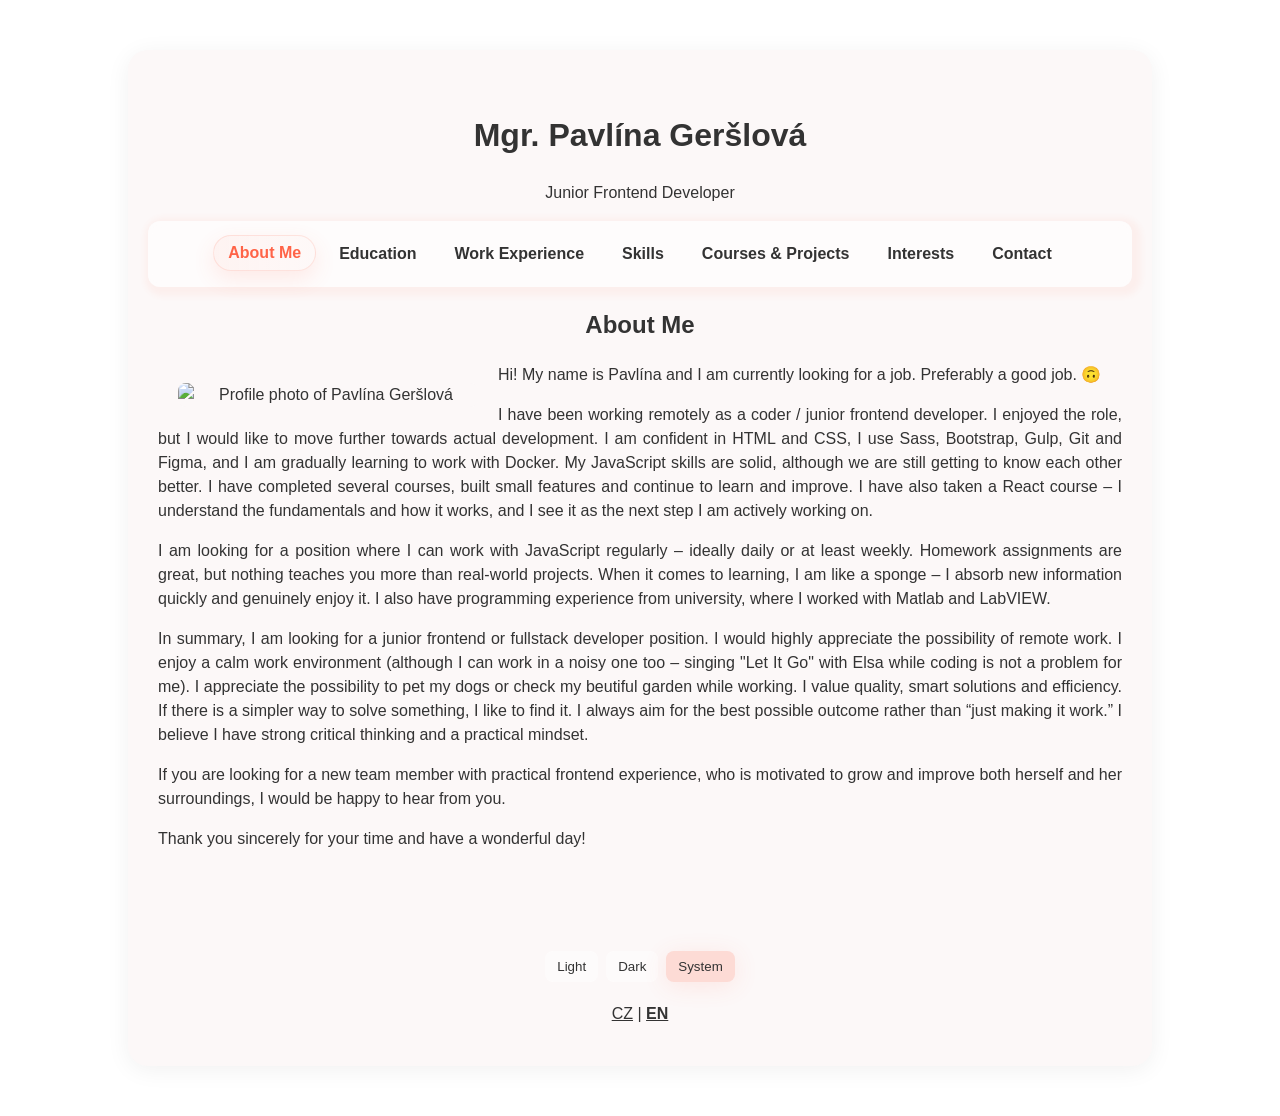
==== indexEN.html @ b2518319 "languages added" ====
<!doctype html>
<html lang="en">

<head>
    <meta charset="utf-8" />
    <meta name="viewport" content="width=device-width,initial-scale=1" />
    <title>Resume Mgr. Pavlína Geršlová</title>

    <script>
        (function () {
            const saved = localStorage.getItem('theme') || 'system';
            document.documentElement.setAttribute('data-theme', saved);
        })();
    </script>

    <link rel="stylesheet" href="style.css">

    <link rel="alternate" hreflang="cs" href="index.html">
    <link rel="alternate" hreflang="en" href="indexEN.html">
</head>

<body>
    <div class="body-container">
        <header class="site-header">
            <div class="brand">
                <h1>Mgr. Pavlína Geršlová</h1>
                <p class="role">Junior Frontend Developer</p>
            </div>

            <nav class="tabs" role="tablist" aria-label="Resume sections">
                <button role="tab" aria-selected="true" aria-controls="tab-main" id="tab-main-btn" data-tab="main"
                    tabindex="0">About Me</button>
                <button role="tab" aria-selected="false" aria-controls="tab-school" id="tab-school-btn"
                    data-tab="school" tabindex="-1">Education</button>
                <button role="tab" aria-selected="false" aria-controls="tab-work" id="tab-work-btn" data-tab="work"
                    tabindex="-1">Work Experience</button>
                <button role="tab" aria-selected="false" aria-controls="tab-skills" id="tab-skills-btn"
                    data-tab="skills" tabindex="-1">Skills</button>
                <button role="tab" aria-selected="false" aria-controls="tab-projects" id="tab-projects-btn"
                    data-tab="projects" tabindex="-1">Courses & Projects</button>
                <button role="tab" aria-selected="false" aria-controls="tab-interests" id="tab-interests-btn"
                    data-tab="interests" tabindex="-1">Interests</button>
                <button role="tab" aria-selected="false" aria-controls="tab-contact" id="tab-contact-btn"
                    data-tab="contact" tabindex="-1">Contact</button>
            </nav>
        </header>

        <main class="container">

            <!-- ABOUT -->
            <section id="tab-main" role="tabpanel" aria-labelledby="tab-main-btn">
                <h2>About Me</h2>
                <article class="card">
                    <img src="images/myPhoto.png" alt="Profile photo of Pavlína Geršlová" class="profile-photo">

                    <p class="meta text-justify">
                        Hi! My name is Pavlína and I am currently looking for a job. Preferably a good job. 🙃
                    </p>

                    <p class="meta text-justify">
                        I have been working remotely as a coder / junior frontend developer.
                        I enjoyed the role, but I would like to move further towards actual development.
                        I am confident in HTML and CSS, I use Sass, Bootstrap, Gulp, Git and Figma,
                        and I am gradually learning to work with Docker.
                        My JavaScript skills are solid, although we are still getting to know each other better.
                        I have completed several courses, built small features and continue to learn and improve.
                        I have also taken a React course – I understand the fundamentals and how it works,
                        and I see it as the next step I am actively working on.
                    </p>

                    <p class="meta text-justify">
                        I am looking for a position where I can work with JavaScript regularly –
                        ideally daily or at least weekly.
                        Homework assignments are great, but nothing teaches you more than real-world projects.
                        When it comes to learning, I am like a sponge – I absorb new information quickly and genuinely
                        enjoy it.
                        I also have programming experience from university, where I worked with Matlab and LabVIEW.
                    </p>

                    <p class="meta text-justify">
                        In summary, I am looking for a junior frontend or fullstack developer position.
                        I would highly appreciate the possibility of remote work.
                        I enjoy a calm work environment (although I can work in a noisy one too –
                        singing "Let It Go" with Elsa while coding is not a problem for me). I appreciate the
                        possibility to pet my dogs or check my beutiful garden while working.
                        I value quality, smart solutions and efficiency.
                        If there is a simpler way to solve something, I like to find it.
                        I always aim for the best possible outcome rather than “just making it work.”
                        I believe I have strong critical thinking and a practical mindset.
                    </p>

                    <p class="meta text-justify">
                        If you are looking for a new team member with practical frontend experience,
                        who is motivated to grow and improve both herself and her surroundings,
                        I would be happy to hear from you.
                    </p>

                    <p class="meta text-justify">
                        Thank you sincerely for your time and have a wonderful day!
                    </p>
                </article>
            </section>

            <!-- EDUCATION -->
            <section id="tab-school" role="tabpanel" aria-labelledby="tab-school-btn" hidden>
                <h2>Education</h2>
                <article class="card">
                    <p class="meta text-justify">
                        I completed both my Bachelor's and Master's degrees at Palacký University in Olomouc.
                        I earned a Bachelor's degree in Instrumentation Physics and a Master's degree in Applied
                        Physics.
                        The Department of Physics was a great environment – we were a small group,
                        which made it friendly and supportive, not only among students but also from the lecturers.

                        During my studies, I had the opportunity to try many different things.
                        I designed and soldered printed circuit boards, worked with oscilloscopes,
                        solved (sometimes quite painful) integrals, and analyzed electrical circuits.
                        It was a combination of theory and practice – and that was exactly what I enjoyed the most.
                        It was never just about calculating something, but about truly understanding how things work
                        and how to actually build or measure them.

                        Over time, I realized that what I enjoyed most of all was programming.
                        And especially programming in LabVIEW.
                        That is why I decided to dedicate my Master's thesis to this field.
                        It was there that I first truly immersed myself in application logic –
                        not just “writing some code,” but designing how an application should function as a whole.
                        That was one of the key moments that gradually led me to pursue a career in software
                        development.
                    </p>
                </article>
                <article class="card">
                    <h3>Applied Physics (Mgr.)</h3>
                    <h4>Palacký University Olomouc</h4>
                    <p class="meta">2014 — 2016</p>
                    <p>
                        Thesis: Physical measurements using NI myRIO –
                        Development of LabVIEW software for measurement management,
                        data backup and experiment evaluation.
                    </p>
                </article>

                <article class="card">
                    <h3>Instrumentation Physics (Bc.)</h3>
                    <h4>Palacký University Olomouc</h4>
                    <p class="meta">2011 — 2014</p>
                    <p>
                        Thesis: Programming an sbRIO robot in LabVIEW Robotics.
                    </p>
                </article>
            </section>

            <!-- WORK -->
            <section id="tab-work" role="tabpanel" aria-labelledby="tab-work-btn" hidden>
                <h2>Work Experience</h2>

                <article class="card">
                    <h3>Galileo Corporation s.r.o. — Junior Frontend Developer</h3>
                    <p class="meta">2023 — 2026</p>
                    <ul class="nav">
                        <li class="nav-item">Independent implementation of dozens of websites based on Adobe XD and
                            Figma designs (HTML, CSS, JS).</li>
                        <li class="nav-item">User interface implementation for multiple kiosks.</li>
                        <li class="nav-item">Bulk bug fixing across hundreds of websites including server access work.
                        </li>
                        <li class="nav-item">Project optimization and adjustments.</li>
                        <li class="nav-item">Development of smaller JavaScript features.</li>
                    </ul>
                </article>

                <article class="card">
                    <h3>Meopta s.r.o. — Development Technologist</h3>
                    <p class="meta">2017 — 2026</p>
                    <ul class="nav">
                        <li class="nav-item">Leading a research project focused on multisensor and hyperspectral imaging
                            systems (MWIR, LWIR).</li>
                        <li class="nav-item">Design and implementation of thin films for infrared spectrum.</li>
                        <li class="nav-item">Research studies and application of findings into development processes.
                        </li>
                    </ul>
                </article>
            </section>

            <!-- SKILLS -->
            <section id="tab-skills" role="tabpanel" aria-labelledby="tab-skills-btn" hidden>
                <h2>Skills</h2>
                <div class="grid">
                    <div class="card-small">
                        <h4>MS Office</h4>
                    </div>
                    <div class="card-small">
                        <h4>HTML, CSS</h4>
                    </div>
                    <div class="card-small">
                        <h4>Git, Sass, Gulp, Adobe XD, Figma</h4>
                    </div>
                    <div class="card-small">
                        <h4>JavaScript</h4>
                    </div>
                    <div class="card-small">
                        <h4>React, LabVIEW</h4>
                    </div>
                    <div class="card-small">
                        <h4>English</h4>
                    </div>
                    <div class="card-small">
                        <h4>German</h4>
                    </div>
                </div>
            </section>

            <section id="tab-projects" role="tabpanel" aria-labelledby="tab-projects-btn" hidden>
                <h2>Courses & Projects</h2>
                <div>
                    <div class="card">
                        <h4>Czechitas Courses</h4>
                        <p>Become a Coder, JavaScript, React</p>
                        <p class="text-justify">
                            During my time at home with my children I was so bored (joke),
                            I decided it was the perfect opportunity to learn something new.
                            I have always been drawn to technical and logical challenges, so programming
                            felt like a natural choice.

                            In the “Become a Coder” course, I learned the fundamentals of HTML, CSS and JavaScript.
                            The JavaScript course helped me understand variables, functions, objects and arrays in
                            depth.
                            This was followed by a React course, where I built simple web applications.

                            To be honest, some time has passed since then and I haven’t had as much
                            opportunity to work with React as I would like.
                            I understand the fundamentals and core concepts,
                            but I am currently focusing on gaining more hands-on experience
                            and strengthening my practical skills.
                            I see this as a challenge and an opportunity to move forward again.
                        </p>
                    </div>

                    <div class="card">
                        <h4>Project – Garden Log</h4>
                        <p class="text-justify">
                            I am also working on my own small project – a plant management application.
                            It serves as my personal playground where I learn to build web applications
                            from initial idea and design to a working solution.
                            My goal is to become confident in TypeScript and React,
                            while gradually understanding the broader fullstack context.

                            Honestly? It is sometimes a challenging journey.
                            There are moments when the application seems to grow faster than my understanding.
                            I use tools like ChatGPT and GitHub Copilot to help guide me
                            or overcome roadblocks.
                            While AI can currently write parts of the code faster than I can,
                            my goal is not just to “have it done.”
                            I make sure I understand the logic, review the code,
                            adjust it and fully grasp why it works the way it does.

                            I treat this as a learning process.
                            Every mistake, every bug and every “why on earth doesn’t this work”
                            pushes me further.
                            I believe I have the determination and persistence
                            to gradually grow into a fullstack developer.
                            I do not expect it to happen overnight,
                            but I am ready to put in the work.
                        </p>
                    </div>
                </div>
            </section>


            <section id="tab-interests" role="tabpanel" aria-labelledby="tab-interests-btn" hidden>
                <div class="interests">
                    <h2>Interests</h2>
                    <ul class="nav">
                        <li class="nav-item nav-item--big text-justify">
                            Garden. Or rather, a small arboretum.

                            On an area of nearly 1,400 m², we (and luckily I’m not alone in this)
                            are creating a space that is diverse, alive and natural – one that fits
                            into the surrounding landscape. No flashy exotic plants.
                            Instead, a thoughtful mix of trees, shrubs and perennials that make sense
                            here and now.

                            Edible shrubs, fruit trees, herbs and lesser-known species.
                            From May almost until November, there is always something to taste.
                            I love when a garden is not just something to look at,
                            but something that gives back.

                            I have never liked gardens with perfectly trimmed lawns only.
                            To me, that feels a bit lifeless.
                            In ours, frogs live here, lizards too, sometimes even a snake passes by.
                            Hedgehogs wander through in the evening, squirrels run across the trees,
                            and the insect world could fill a whole chapter on its own.
                            It is a joy to observe.

                            And when I’m not weeding, planting or pruning,
                            it becomes the perfect place to rest.
                            Sitting down with a coffee, looking around,
                            and simply being for a while.
                        </li>

                        <li class="nav-item nav-item--big text-justify">
                            Books and games.

                            I love well-written stories.
                            The kind that absorb you so completely that you lose track of time.
                            I am drawn to worlds with depth,
                            characters that are not simply black and white,
                            and stories that stay with me long after I finish them.

                            As George R. R. Martin said:

                            “I have lived a thousand lives and I’ve loved a thousand loves.
                            I’ve walked on distant worlds and seen the end of time.
                            Because I read.”

                            And that is exactly how I feel.
                            Through books (and games as well),
                            I have walked through hundreds of different worlds,
                            made difficult decisions, faced consequences,
                            and explored unknown landscapes.
                            A strong story – whether on paper or on a screen –
                            has immense value to me.
                        </li>

                        <li class="nav-item nav-item--big text-justify">
                            Camping. Or simply being outdoors.

                            I love mountains and forests.
                            In general, I am happiest when I can be in nature –
                            without unnecessary rush or notifications.

                            Ideally with my two slightly crazy dogs,
                            who are excited about absolutely everything.
                            Every pinecone is a discovery,
                            every stream an adventure.
                            Well… at least for one of them.
                            For the other, water is pure horror.
                            Thanks to them, I slow down
                            and notice details I might otherwise miss.

                            The most beautiful place I have ever camped
                            was in the Lofoten Islands in Norway.
                            There is something raw yet peaceful about that place.
                            Mountains rising straight from the sea,
                            endless light, and silence that is truly silent.
                            Sitting in front of a tent in the evening,
                            watching the horizon and knowing I don’t have to be anywhere else –
                            that was one of those moments that stays with you deeply.
                            Truly breathtaking. 🥹
                        </li>
                    </ul>
                    <div class="images">
                        <img src="images/garden.jpg" alt="Zahrada">
                        <img src="images/books.jpg" alt="Knihy">
                        <img src="images/dogs.jpg" alt="Psi">
                        <img src="images/Lofoten.jpeg" alt="Lofoty">
                    </div>
                </div>
            </section>

            <!-- CONTACT -->
            <section id="tab-contact" role="tabpanel" aria-labelledby="tab-contact-btn" hidden>
                <h2>Contact</h2>
                <p>Address: Podolí, Bouzov, Czech Republic</p>
                <p>Email: <a href="mailto:pavlinagerslova@seznam.cz">pavlinagerslova@seznam.cz</a></p>
                <p>Phone: <a href="tel:+420732214962">+420 731 214 962</a></p>
                <p>LinkedIn: <a href="https://www.linkedin.com/in/pavlinagerslova/" target="_blank">Profile</a></p>
                <p>GitHub: <a href="https://github.com/pavlinagerslova" target="_blank">Profile</a></p>
            </section>

        </main>


        <div class="theme-switch" aria-label="Theme">
            <button type="button" class="button-light" data-theme="light" aria-pressed="false">Light</button>
            <button type="button" class="button-dark" data-theme="dark" aria-pressed="false">Dark</button>
            <button type="button" class="button-system" data-theme="system" aria-pressed="false">System</button>
        </div>

        <div class="lang-switch">
            <a href="index.html" class="lang-link lang-link--cs" lang="cs">CZ</a> |
            <a href="indexEN.html" class="lang-link lang-link--en" lang="en">EN</a>
        </div>

        <script src="script.js" type="module"></script>
    </div>
</body>

</html>
---- style.css ----
@charset "UTF-8";
#tab-main img {
  width: 90%;
  max-width: 300px;
  height: auto;
  border-radius: var(--radius);
  -o-object-fit: contain;
     object-fit: contain;
  -o-object-position: top;
     object-position: top;
  margin-bottom: 20px;
  float: left;
  margin: 20px;
  background: #fcf8f8;
}

:root {
  /* LIGHT = default */
  --color-bg: #fcf8f8;
  --color-text: #333;
  --color-link: #333;
  --color-accent: #ff6347;
  --color-accent-rgb: 255 99 71;
  --color-glass: rgba(255, 255, 255, 0.5);
  --box-shadow-accent: 0 4px 24px rgba(255, 99, 71, 0.12);
  --radius: 8px;
}

/* Explicit dark mode */
html[data-theme=dark] {
  --color-bg: #333;
  --color-text: #fff;
  --color-link: #ece7d1;
  --color-accent: #41431b;
  --color-accent-rgb: 65 67 27;
  --box-shadow-accent: 0 4px 24px rgba(65, 67, 27, 0.12);
}

/* System mode */
@media (prefers-color-scheme: dark) {
  html[data-theme=system] {
    --color-bg: #333;
    --color-text: #fff;
    --color-link: #ece7d1;
    --color-accent: #41431b;
    --color-accent-rgb: 65 67 27;
    --box-shadow-accent: 0 4px 24px rgba(65, 67, 27, 0.12);
  }
}

html {
  box-sizing: border-box;
  font-family: "Inter", -apple-system, BlinkMacSystemFont, "Segoe UI", Roboto, Helvetica, Arial, sans-serif, "Apple Color Emoji", "Segoe UI Emoji", "Segoe UI Symbol";
}

*,
*::before,
*::after {
  box-sizing: inherit;
}

.body-container {
  width: 99%;
  text-align: center;
  position: relative;
  max-width: 1024px;
  margin: 50px auto 50px auto;
  padding: 40px 20px;
  border-radius: 20px;
  box-shadow: 0 4px 24px rgba(0, 0, 0, 0.06);
  line-height: 1.5;
  transition: 0.3s all ease;
}

.container {
  max-width: 1200px;
  margin: auto;
  padding: 0 10px;
}
.container--wide {
  max-width: 1600px;
}
.container--wideXL {
  max-width: 1720px;
}

.text-justify {
  text-align: justify;
}

.card {
  margin-bottom: 50px;
}

.nav {
  padding: 0;
  display: flex;
  flex-direction: column;
  align-items: center;
}

.nav-item {
  list-style: none;
}
.nav-item::before {
  content: "";
  background: var(--color-accent);
  display: inline-block;
  width: 0.5rem;
  height: 0.5rem;
  border-radius: 50%;
  margin-right: 0.5rem;
}
.nav-item--big::before {
  width: 1rem;
  height: 1rem;
  margin: 2rem auto 0.5rem auto;
  display: block;
}

a:hover {
  text-decoration: underline;
  text-decoration-thickness: 2px;
}

#tab-interests .interests .images {
  margin-top: 50px;
  display: flex;
  gap: 20px;
  justify-content: center;
  flex-wrap: wrap;
}
#tab-interests .interests .images img {
  flex: 1 1 100%;
  height: 200px;
  -o-object-fit: cover;
     object-fit: cover;
  border-radius: var(--radius);
  box-shadow: var(--box-shadow-accent);
  transition: all 0.3s ease;
}
@media screen and (min-width: 768px) {
  #tab-interests .interests .images img {
    flex: 1 1 calc(50% - 20px);
    max-width: calc(50% - 20px);
  }
}
@media screen and (min-width: 1024px) {
  #tab-interests .interests .images img {
    flex: 1 1 calc(25% - 20px);
    max-width: calc(25% - 20px);
  }
}
@media screen and (min-width: 1280px) {
  #tab-interests .interests .images img:hover {
    transform: scale(175%);
    z-index: 1;
    box-shadow: var(--box-shadow-accent-hover);
  }
}

html[lang=cs] .lang-link--cs {
  font-weight: bold;
  text-decoration: underline;
  transition: all 0.3s ease;
}

html[lang=en] .lang-link--en {
  font-weight: bold;
  text-decoration: underline;
  transition: all 0.3s ease;
}

#tab-skills .grid {
  display: grid;
  grid-template-columns: repeat(auto-fit, minmax(250px, 1fr));
  gap: 20px;
}
#tab-skills .grid .card-small h4::after {
  content: "";
  display: block;
  width: 90%;
  margin: 8px auto;
  outline: 1px solid rgba(255, 255, 255, 0.3);
  height: 30px;
  border-radius: var(--radius);
  background: rgb(var(--color-accent-rgb)/0.25);
}
#tab-skills .grid .card-small:nth-child(1) h4::after {
  background: linear-gradient(to right, var(--color-accent) 90%, rgb(var(--color-accent-rgb)/0.25) 90%);
}
#tab-skills .grid .card-small:nth-child(2) h4::after {
  background: linear-gradient(to right, var(--color-accent) 90%, rgb(var(--color-accent-rgb)/0.25) 90%);
}
#tab-skills .grid .card-small:nth-child(3) h4::after {
  background: linear-gradient(to right, var(--color-accent) 75%, rgb(var(--color-accent-rgb)/0.25) 75%);
}
#tab-skills .grid .card-small:nth-child(4) h4::after {
  background: linear-gradient(to right, var(--color-accent) 40%, rgb(var(--color-accent-rgb)/0.25) 40%);
}
#tab-skills .grid .card-small:nth-child(5) h4::after {
  background: linear-gradient(to right, var(--color-accent) 15%, rgb(var(--color-accent-rgb)/0.25) 15%);
}
#tab-skills .grid .card-small:nth-child(6) h4::after {
  content: "B2+";
  line-height: 30px;
  background: linear-gradient(to right, var(--color-accent) 85%, rgb(var(--color-accent-rgb)/0.25) 85%);
}
#tab-skills .grid .card-small:nth-child(7) h4::after {
  content: "B1";
  line-height: 30px;
  background: linear-gradient(to right, var(--color-accent) 50%, rgb(var(--color-accent-rgb)/0.25) 50%);
}

.tabs {
  display: flex;
  gap: 8px;
  justify-content: center;
  align-items: center;
  padding: 15px;
  border-radius: calc(var(--radius) * 1.5);
  background: var(--color-glass);
  backdrop-filter: blur(6px);
  -webkit-backdrop-filter: blur(6px);
  transition: all 0.18s ease;
  flex-wrap: wrap;
  box-shadow: 3px 3px 6px 6px rgb(var(--color-accent-rgb)/0.06);
}
.tabs button[role=tab] {
  -webkit-appearance: none;
  -moz-appearance: none;
       appearance: none;
  border: 1px solid transparent;
  background: transparent;
  color: var(--color-text);
  padding: 8px 14px;
  font-weight: 600;
  font-size: 1rem;
  border-radius: 999px;
  cursor: pointer;
  transition: color 0.16s ease, transform 0.12s ease, box-shadow 0.16s ease;
  position: relative;
  white-space: nowrap;
}
.tabs button[role=tab]:hover {
  color: var(--color-accent);
  transform: translateY(-2px);
}
.tabs button[role=tab]:focus {
  outline: none;
  box-shadow: 0 0 0 6px rgb(var(--color-accent-rgb)/0.06);
  z-index: 2;
}
.tabs button[role=tab][aria-selected=true] {
  color: var(--color-accent);
  background: linear-gradient(90deg, rgba(var(--color-accent-rgb)/0.06), rgba(var(--color-accent-rgb)/0.02));
  border: 1px solid rgba(var(--color-accent-rgb)/0.14);
  box-shadow: 0 8px 22px rgba(var(--color-accent-rgb)/0.12);
  transform: translateY(-1px);
  z-index: 2;
}
.tabs button[role=tab]:not([aria-selected=true])::after {
  content: "";
  position: absolute;
  left: 50%;
  transform: translateX(-50%) scaleX(0);
  bottom: -6px;
  height: 3px;
  width: 40%;
  border-radius: 2px;
  background: linear-gradient(90deg, var(--color-accent), rgb(var(--color-accent-rgb)/0.06));
  transition: transform 0.18s ease, opacity 0.12s ease;
  opacity: 0;
}
.tabs button[role=tab]:hover::after, .tabs button[role=tab]:focus::after {
  transform: translateX(-50%) scaleX(1);
  opacity: 1;
}

@media (max-width: 640px) {
  .tabs {
    padding: 8px;
    gap: 6px;
  }
  .tabs button[role=tab] {
    padding: 8px 10px;
    font-size: 13px;
  }
}
/* Base styles (platí pro všechny) */
html {
  transition: background 0.3s ease, color 0.3s ease;
  color: var(--color-text);
}
html a {
  color: var(--color-link);
}
html .body-container {
  background: var(--color-bg);
}

/* Explicit Light */
html[data-theme=light] {
  background: #fff;
}

/* Explicit Dark */
html[data-theme=dark] {
  background: #0f1214;
}

/* System mode */
html[data-theme=system] {
  background: #fff;
}
@media (prefers-color-scheme: dark) {
  html[data-theme=system] {
    background: #0f1214;
  }
}

.theme-switch {
  display: flex;
  gap: 8px;
  bottom: 20px;
  justify-content: center;
  z-index: 1000;
  margin-top: 100px;
  margin-bottom: 20px;
}
.theme-switch button {
  padding: 8px 12px;
  border-radius: var(--radius);
  border: none;
  background: var(--color-glass);
  color: var(--color-text);
  cursor: pointer;
  transition: all 0.3s ease;
}
.theme-switch button:hover {
  background: rgba(var(--color-accent-rgb)/0.1);
  box-shadow: var(--box-shadow-accent);
}
.theme-switch button[aria-pressed=true] {
  background: rgba(var(--color-accent-rgb)/0.2);
  box-shadow: var(--box-shadow-accent);
}/*# sourceMappingURL=style.css.map */
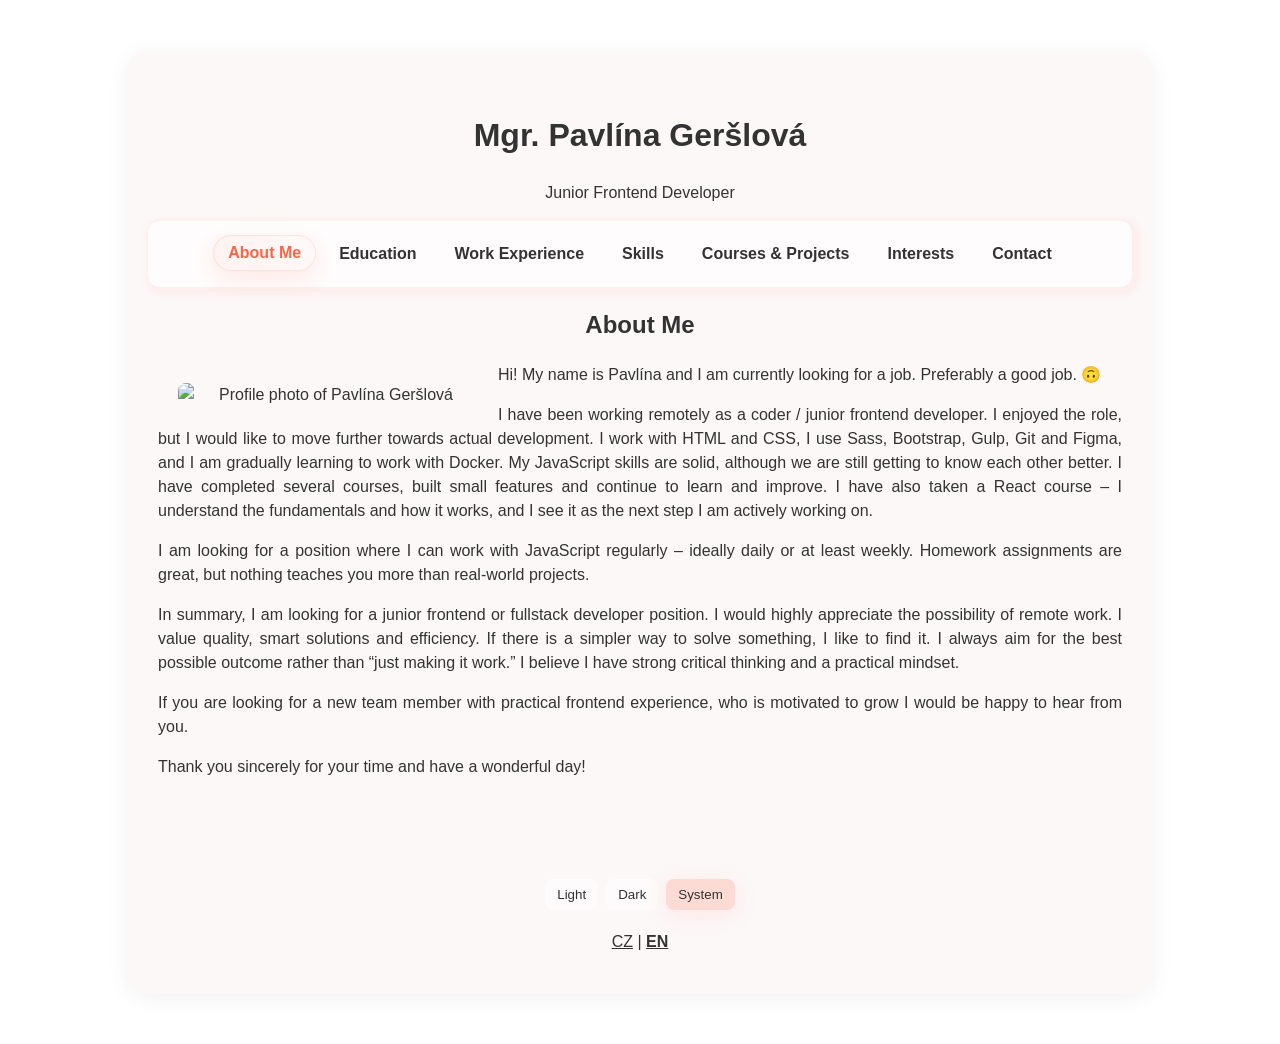
==== commit 213735a7: "less text" ====
--- a/indexEN.html
+++ b/indexEN.html
@@ -60,7 +60,7 @@
                     <p class="meta text-justify">
                         I have been working remotely as a coder / junior frontend developer.
                         I enjoyed the role, but I would like to move further towards actual development.
-                        I am confident in HTML and CSS, I use Sass, Bootstrap, Gulp, Git and Figma,
+                        I work with HTML and CSS, I use Sass, Bootstrap, Gulp, Git and Figma,
                         and I am gradually learning to work with Docker.
                         My JavaScript skills are solid, although we are still getting to know each other better.
                         I have completed several courses, built small features and continue to learn and improve.
@@ -72,17 +72,12 @@
                         I am looking for a position where I can work with JavaScript regularly –
                         ideally daily or at least weekly.
                         Homework assignments are great, but nothing teaches you more than real-world projects.
-                        When it comes to learning, I am like a sponge – I absorb new information quickly and genuinely
-                        enjoy it.
-                        I also have programming experience from university, where I worked with Matlab and LabVIEW.
                     </p>
 
                     <p class="meta text-justify">
                         In summary, I am looking for a junior frontend or fullstack developer position.
                         I would highly appreciate the possibility of remote work.
-                        I enjoy a calm work environment (although I can work in a noisy one too –
-                        singing "Let It Go" with Elsa while coding is not a problem for me). I appreciate the
-                        possibility to pet my dogs or check my beutiful garden while working.
+
                         I value quality, smart solutions and efficiency.
                         If there is a simpler way to solve something, I like to find it.
                         I always aim for the best possible outcome rather than “just making it work.”
@@ -91,7 +86,7 @@
 
                     <p class="meta text-justify">
                         If you are looking for a new team member with practical frontend experience,
-                        who is motivated to grow and improve both herself and her surroundings,
+                        who is motivated to grow
                         I would be happy to hear from you.
                     </p>
 
@@ -107,17 +102,11 @@
                 <article class="card">
                     <p class="meta text-justify">
                         I completed both my Bachelor's and Master's degrees at Palacký University in Olomouc.
-                        I earned a Bachelor's degree in Instrumentation Physics and a Master's degree in Applied
-                        Physics.
-                        The Department of Physics was a great environment – we were a small group,
-                        which made it friendly and supportive, not only among students but also from the lecturers.
 
                         During my studies, I had the opportunity to try many different things.
                         I designed and soldered printed circuit boards, worked with oscilloscopes,
                         solved (sometimes quite painful) integrals, and analyzed electrical circuits.
-                        It was a combination of theory and practice – and that was exactly what I enjoyed the most.
-                        It was never just about calculating something, but about truly understanding how things work
-                        and how to actually build or measure them.
+
 
                         Over time, I realized that what I enjoyed most of all was programming.
                         And especially programming in LabVIEW.
@@ -215,22 +204,10 @@
                         <h4>Czechitas Courses</h4>
                         <p>Become a Coder, JavaScript, React</p>
                         <p class="text-justify">
-                            During my time at home with my children I was so bored (joke),
-                            I decided it was the perfect opportunity to learn something new.
-                            I have always been drawn to technical and logical challenges, so programming
-                            felt like a natural choice.
-
                             In the “Become a Coder” course, I learned the fundamentals of HTML, CSS and JavaScript.
                             The JavaScript course helped me understand variables, functions, objects and arrays in
                             depth.
                             This was followed by a React course, where I built simple web applications.
-
-                            To be honest, some time has passed since then and I haven’t had as much
-                            opportunity to work with React as I would like.
-                            I understand the fundamentals and core concepts,
-                            but I am currently focusing on gaining more hands-on experience
-                            and strengthening my practical skills.
-                            I see this as a challenge and an opportunity to move forward again.
                         </p>
                     </div>
 
@@ -242,23 +219,6 @@
                             from initial idea and design to a working solution.
                             My goal is to become confident in TypeScript and React,
                             while gradually understanding the broader fullstack context.
-
-                            Honestly? It is sometimes a challenging journey.
-                            There are moments when the application seems to grow faster than my understanding.
-                            I use tools like ChatGPT and GitHub Copilot to help guide me
-                            or overcome roadblocks.
-                            While AI can currently write parts of the code faster than I can,
-                            my goal is not just to “have it done.”
-                            I make sure I understand the logic, review the code,
-                            adjust it and fully grasp why it works the way it does.
-
-                            I treat this as a learning process.
-                            Every mistake, every bug and every “why on earth doesn’t this work”
-                            pushes me further.
-                            I believe I have the determination and persistence
-                            to gradually grow into a fullstack developer.
-                            I do not expect it to happen overnight,
-                            but I am ready to put in the work.
                         </p>
                     </div>
                 </div>
@@ -272,52 +232,26 @@
                         <li class="nav-item nav-item--big text-justify">
                             Garden. Or rather, a small arboretum.
 
-                            On an area of nearly 1,400 m², we (and luckily I’m not alone in this)
-                            are creating a space that is diverse, alive and natural – one that fits
-                            into the surrounding landscape. No flashy exotic plants.
-                            Instead, a thoughtful mix of trees, shrubs and perennials that make sense
-                            here and now.
+                            On an area of nearly 1,400 m², I am creating a space that is diverse, alive and natural –
+                            one that fits
+                            into the surrounding landscape.
 
                             Edible shrubs, fruit trees, herbs and lesser-known species.
                             From May almost until November, there is always something to taste.
                             I love when a garden is not just something to look at,
                             but something that gives back.
-
-                            I have never liked gardens with perfectly trimmed lawns only.
-                            To me, that feels a bit lifeless.
-                            In ours, frogs live here, lizards too, sometimes even a snake passes by.
-                            Hedgehogs wander through in the evening, squirrels run across the trees,
-                            and the insect world could fill a whole chapter on its own.
-                            It is a joy to observe.
-
-                            And when I’m not weeding, planting or pruning,
-                            it becomes the perfect place to rest.
-                            Sitting down with a coffee, looking around,
-                            and simply being for a while.
                         </li>
 
                         <li class="nav-item nav-item--big text-justify">
                             Books and games.
 
                             I love well-written stories.
-                            The kind that absorb you so completely that you lose track of time.
-                            I am drawn to worlds with depth,
-                            characters that are not simply black and white,
-                            and stories that stay with me long after I finish them.
 
                             As George R. R. Martin said:
 
                             “I have lived a thousand lives and I’ve loved a thousand loves.
                             I’ve walked on distant worlds and seen the end of time.
                             Because I read.”
-
-                            And that is exactly how I feel.
-                            Through books (and games as well),
-                            I have walked through hundreds of different worlds,
-                            made difficult decisions, faced consequences,
-                            and explored unknown landscapes.
-                            A strong story – whether on paper or on a screen –
-                            has immense value to me.
                         </li>
 
                         <li class="nav-item nav-item--big text-justify">
@@ -326,25 +260,6 @@
                             I love mountains and forests.
                             In general, I am happiest when I can be in nature –
                             without unnecessary rush or notifications.
-
-                            Ideally with my two slightly crazy dogs,
-                            who are excited about absolutely everything.
-                            Every pinecone is a discovery,
-                            every stream an adventure.
-                            Well… at least for one of them.
-                            For the other, water is pure horror.
-                            Thanks to them, I slow down
-                            and notice details I might otherwise miss.
-
-                            The most beautiful place I have ever camped
-                            was in the Lofoten Islands in Norway.
-                            There is something raw yet peaceful about that place.
-                            Mountains rising straight from the sea,
-                            endless light, and silence that is truly silent.
-                            Sitting in front of a tent in the evening,
-                            watching the horizon and knowing I don’t have to be anywhere else –
-                            that was one of those moments that stays with you deeply.
-                            Truly breathtaking. 🥹
                         </li>
                     </ul>
                     <div class="images">
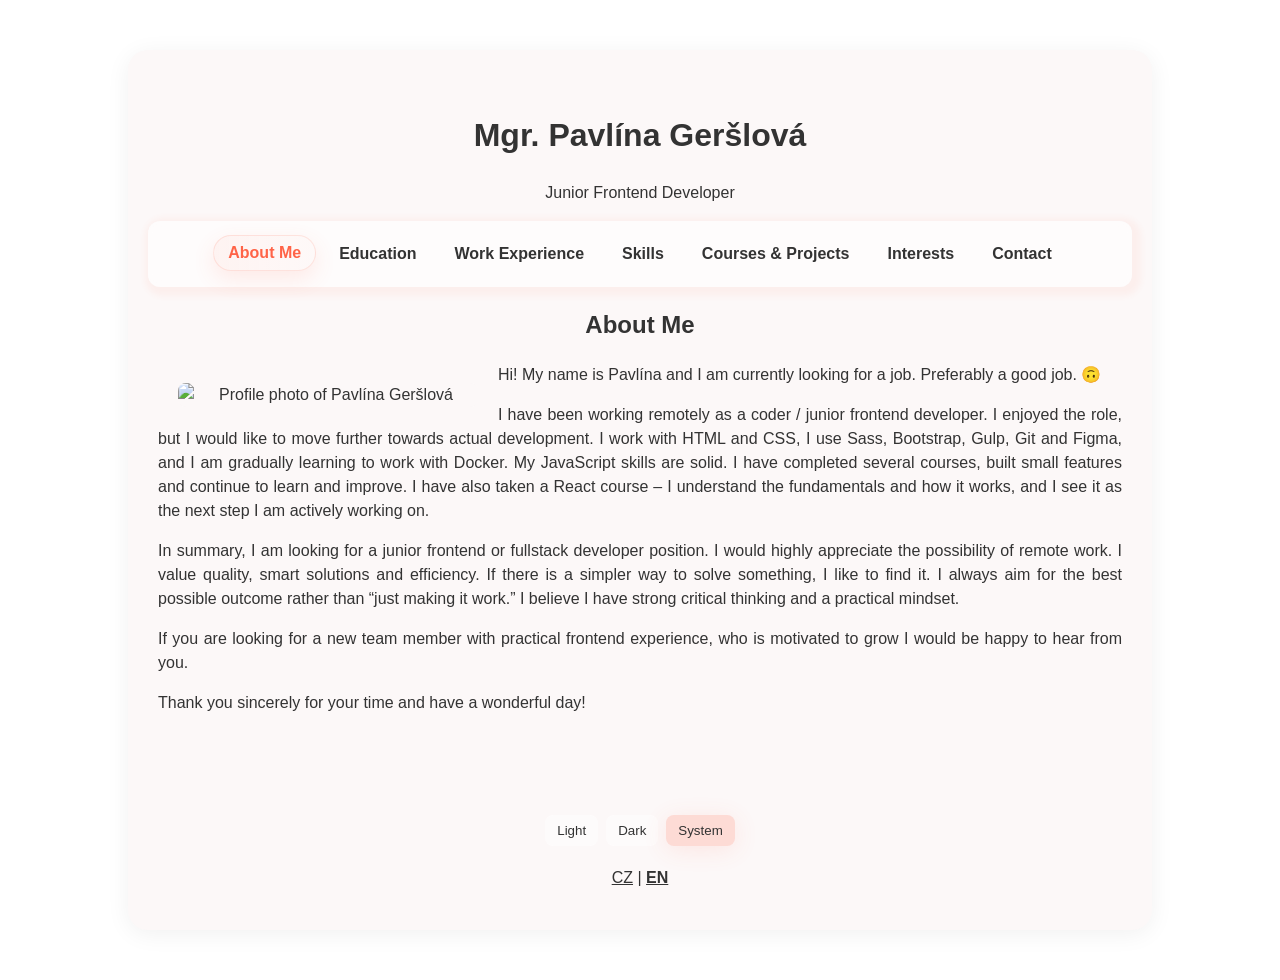
==== commit e38e6e1b: "less text" ====
--- a/indexEN.html
+++ b/indexEN.html
@@ -62,16 +62,10 @@
                         I enjoyed the role, but I would like to move further towards actual development.
                         I work with HTML and CSS, I use Sass, Bootstrap, Gulp, Git and Figma,
                         and I am gradually learning to work with Docker.
-                        My JavaScript skills are solid, although we are still getting to know each other better.
+                        My JavaScript skills are solid.
                         I have completed several courses, built small features and continue to learn and improve.
                         I have also taken a React course – I understand the fundamentals and how it works,
                         and I see it as the next step I am actively working on.
-                    </p>
-
-                    <p class="meta text-justify">
-                        I am looking for a position where I can work with JavaScript regularly –
-                        ideally daily or at least weekly.
-                        Homework assignments are great, but nothing teaches you more than real-world projects.
                     </p>
 
                     <p class="meta text-justify">
@@ -109,7 +103,6 @@
 
 
                         Over time, I realized that what I enjoyed most of all was programming.
-                        And especially programming in LabVIEW.
                         That is why I decided to dedicate my Master's thesis to this field.
                         It was there that I first truly immersed myself in application logic –
                         not just “writing some code,” but designing how an application should function as a whole.
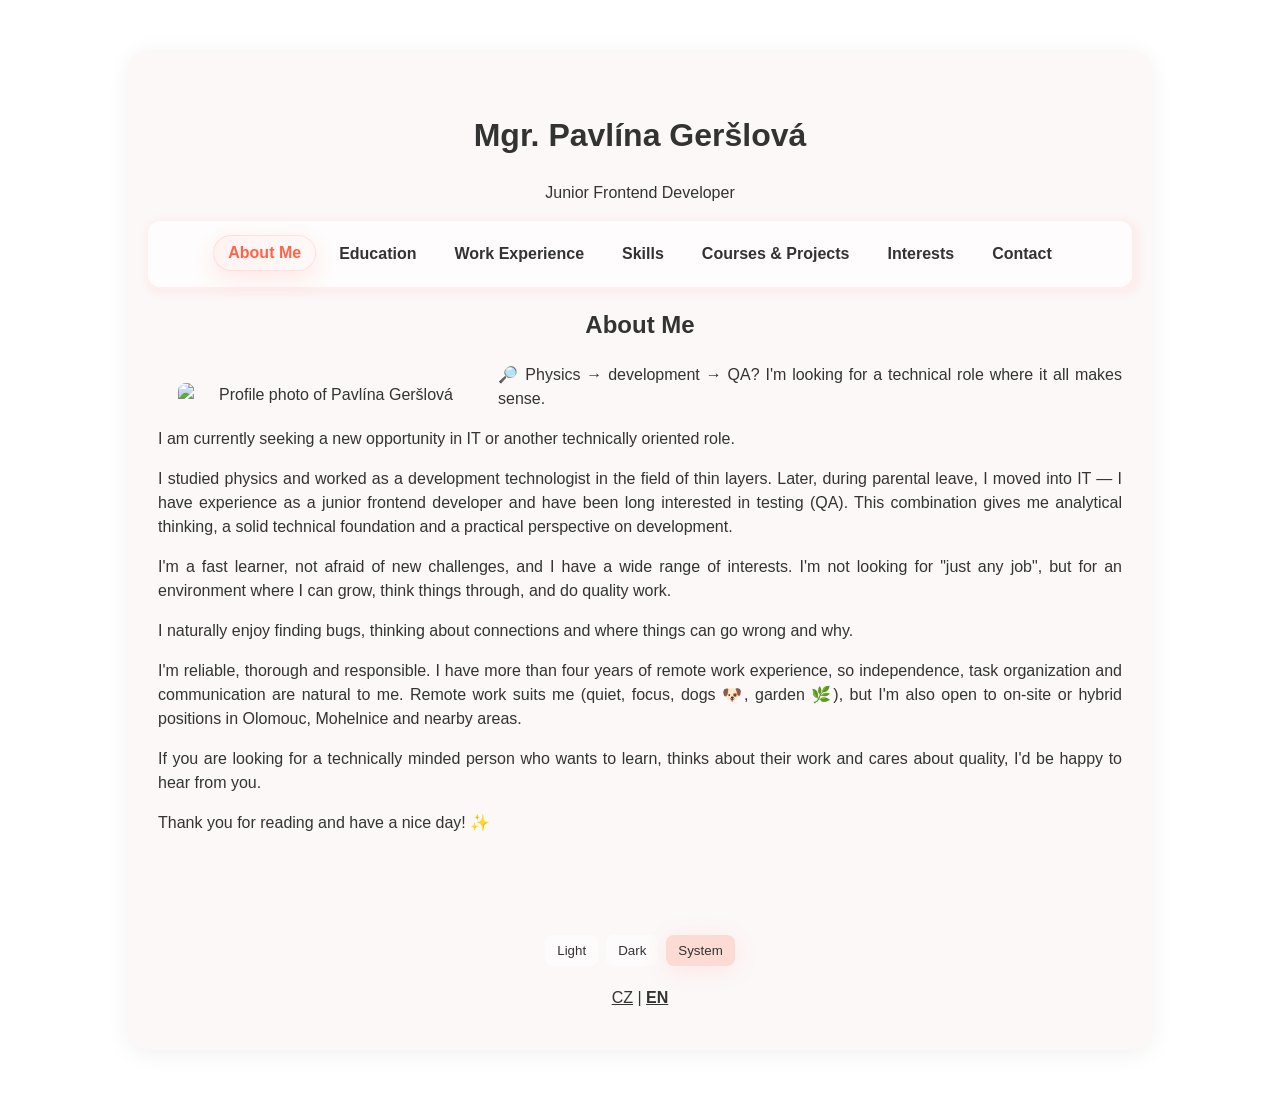
==== commit 4f5b8bf7: "about me edit" ====
--- a/indexEN.html
+++ b/indexEN.html
@@ -53,40 +53,34 @@
                 <article class="card">
                     <img src="images/myPhoto.png" alt="Profile photo of Pavlína Geršlová" class="profile-photo">
 
-                    <p class="meta text-justify">
-                        Hi! My name is Pavlína and I am currently looking for a job. Preferably a good job. 🙃
-                    </p>
-
-                    <p class="meta text-justify">
-                        I have been working remotely as a coder / junior frontend developer.
-                        I enjoyed the role, but I would like to move further towards actual development.
-                        I work with HTML and CSS, I use Sass, Bootstrap, Gulp, Git and Figma,
-                        and I am gradually learning to work with Docker.
-                        My JavaScript skills are solid.
-                        I have completed several courses, built small features and continue to learn and improve.
-                        I have also taken a React course – I understand the fundamentals and how it works,
-                        and I see it as the next step I am actively working on.
-                    </p>
-
-                    <p class="meta text-justify">
-                        In summary, I am looking for a junior frontend or fullstack developer position.
-                        I would highly appreciate the possibility of remote work.
-
-                        I value quality, smart solutions and efficiency.
-                        If there is a simpler way to solve something, I like to find it.
-                        I always aim for the best possible outcome rather than “just making it work.”
-                        I believe I have strong critical thinking and a practical mindset.
-                    </p>
-
-                    <p class="meta text-justify">
-                        If you are looking for a new team member with practical frontend experience,
-                        who is motivated to grow
-                        I would be happy to hear from you.
-                    </p>
-
-                    <p class="meta text-justify">
-                        Thank you sincerely for your time and have a wonderful day!
-                    </p>
+                    <p class="meta text-justify">🔎 Physics → development → QA? I'm looking for a technical role where
+                        it all makes sense.</p>
+
+                    <p class="meta text-justify">I am currently seeking a new opportunity in IT or another technically
+                        oriented role.</p>
+
+                    <p class="meta text-justify">I studied physics and worked as a development technologist in the field
+                        of thin layers. Later, during parental leave, I moved into IT — I have experience as a junior
+                        frontend developer and have been long interested in testing (QA). This combination gives me
+                        analytical thinking, a solid technical foundation and a practical perspective on development.
+                    </p>
+
+                    <p class="meta text-justify">I'm a fast learner, not afraid of new challenges, and I have a wide
+                        range of interests. I'm not looking for "just any job", but for an environment where I can grow,
+                        think things through, and do quality work.</p>
+
+                    <p class="meta text-justify">I naturally enjoy finding bugs, thinking about connections and where
+                        things can go wrong and why.</p>
+
+                    <p class="meta text-justify">I'm reliable, thorough and responsible. I have more than four years
+                        of remote work experience, so independence, task organization and communication are natural to
+                        me. Remote work suits me (quiet, focus, dogs 🐶, garden 🌿), but I'm also open to on-site or
+                        hybrid positions in Olomouc, Mohelnice and nearby areas.</p>
+
+                    <p class="meta text-justify">If you are looking for a technically minded person who wants to learn,
+                        thinks about their work and cares about quality, I'd be happy to hear from you.</p>
+
+                    <p class="meta text-justify">Thank you for reading and have a nice day! ✨</p>
                 </article>
             </section>
 
